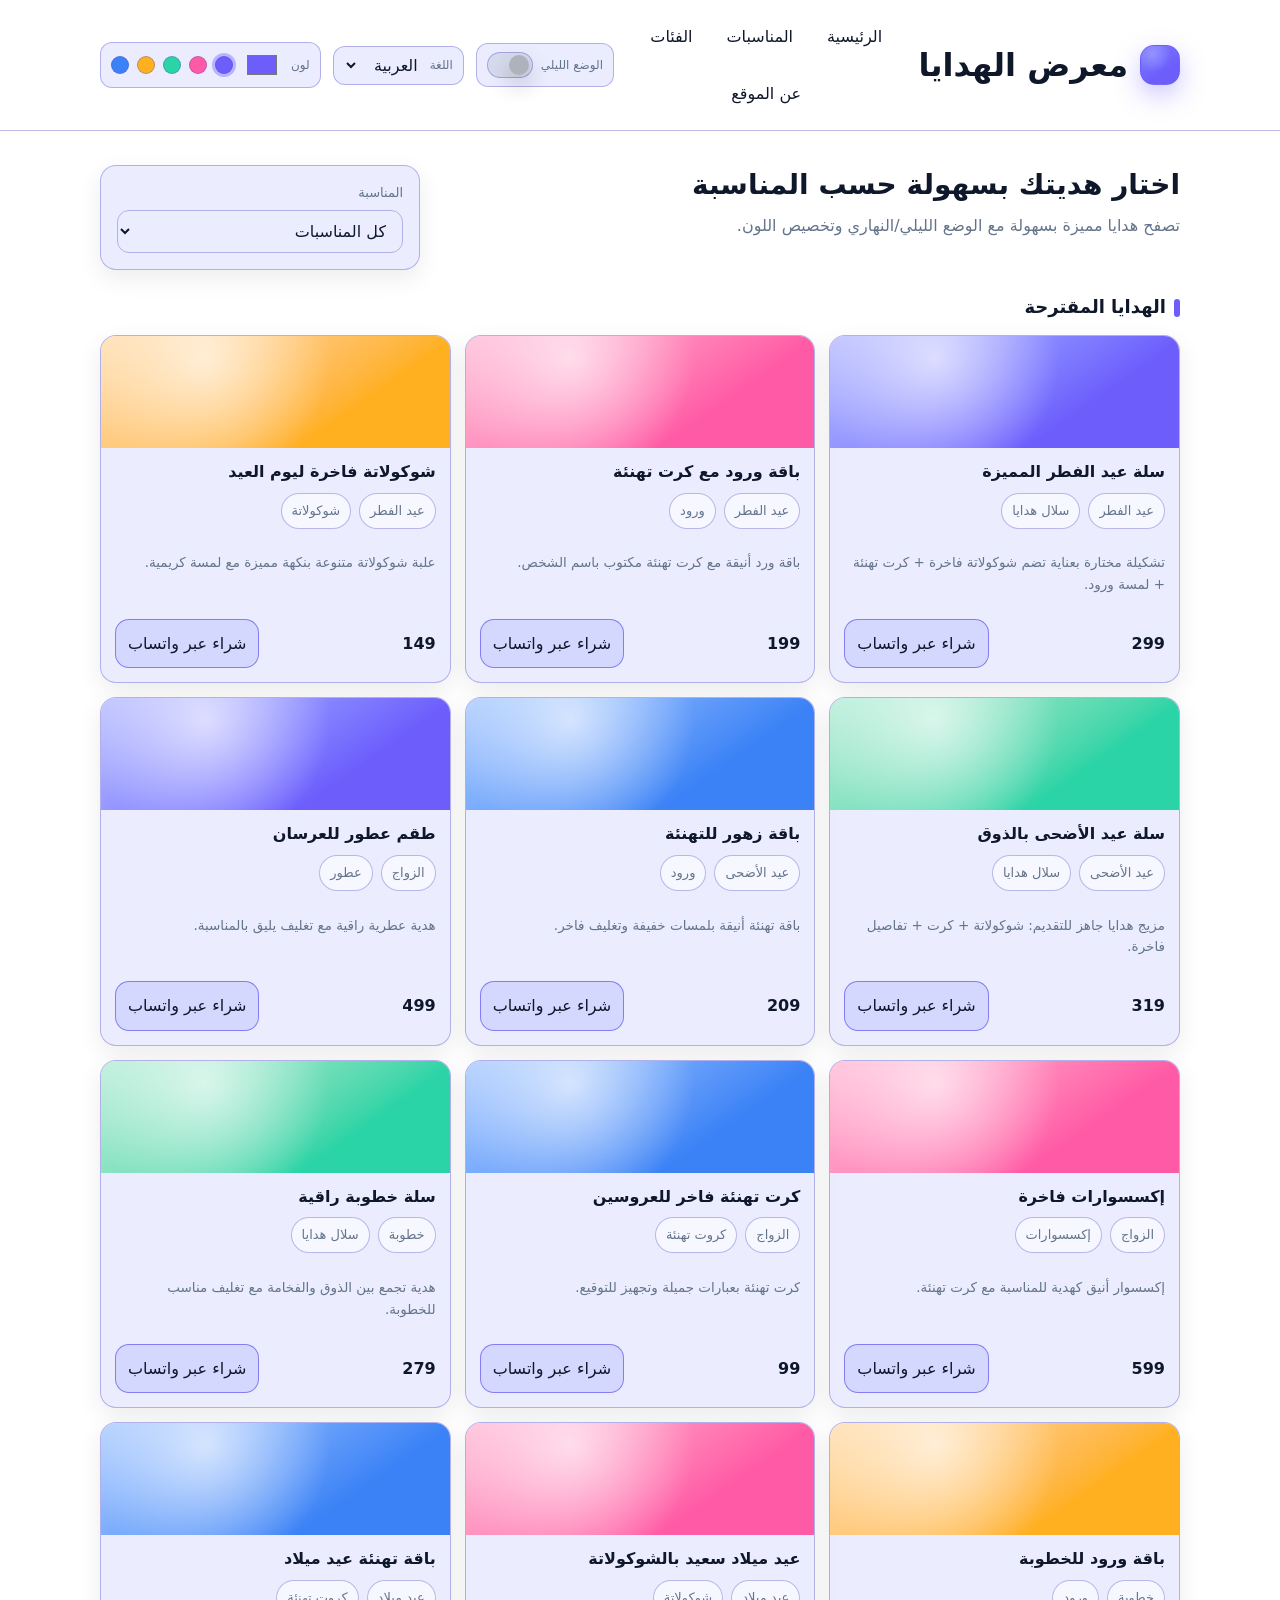
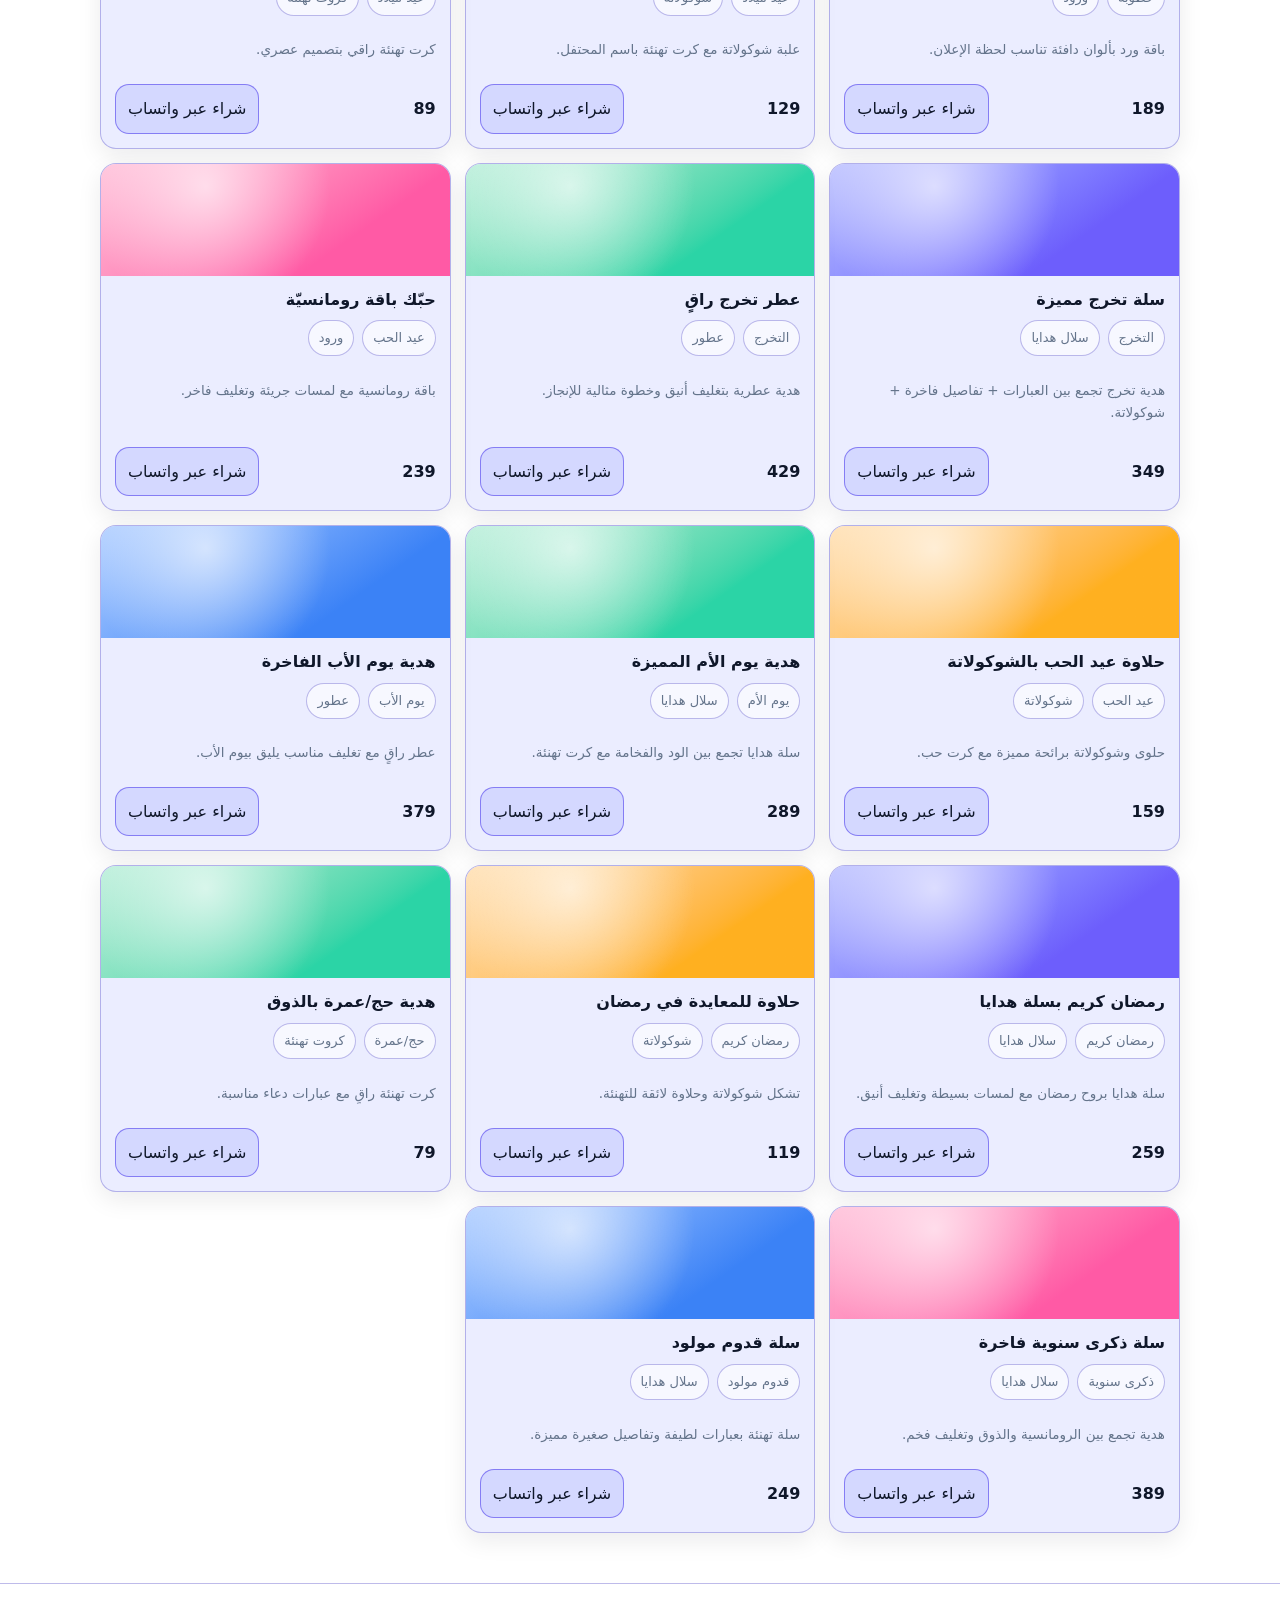
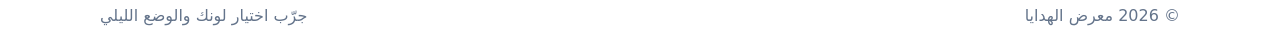
==== index.html @ ea35a0e2 "Add files via upload" ====
<!DOCTYPE html>
<html lang="ar" dir="rtl" data-page-title-key="homeTitle">
  <head>
    <meta charset="UTF-8" />
    <meta name="viewport" content="width=device-width, initial-scale=1.0" />
    <title>معرض الهدايا - الرئيسية</title>
    <link rel="stylesheet" href="assets/styles.css" />
  </head>
  <body>
    <header class="topbar">
      <div class="container topbar-inner">
          <div class="brand" aria-label="معرض الهدايا">
          <div class="logo" aria-hidden="true"></div>
          <h1 data-i18n="brandTitle">معرض الهدايا</h1>
        </div>

        <button
          class="burger"
          type="button"
          aria-label="قائمة"
          aria-controls="siteNav"
          aria-expanded="false"
          data-i18n="menuButton"
        >
          قائمة
        </button>

        <nav id="siteNav" class="nav" aria-label="التنقل">
          <a href="index.html" data-nav data-i18n="navHome">الرئيسية</a>
          <a href="occasions.html" data-nav data-i18n="navOccasions">المناسبات</a>
          <a href="categories.html" data-nav data-i18n="navCategories">الفئات</a>
          <a href="about.html" data-nav data-i18n="navAbout">عن الموقع</a>
        </nav>

        <div class="controls" aria-label="إعدادات العرض">
          <div class="control" title="تبديل الوضع">
            <label for="modeToggle" data-i18n="modeNightLabel">الوضع الليلي</label>
            <span class="toggle">
              <input type="checkbox" id="modeToggle" />
              <span class="slider" aria-hidden="true"></span>
            </span>
          </div>

          <div class="control langControl" title="اختر اللغة">
            <label for="langSelect" data-i18n="languageLabel">اللغة</label>
            <select id="langSelect" aria-label="اختيار اللغة">
              <option value="ar">العربية</option>
              <option value="en">English</option>
            </select>
          </div>

          <div class="control accentPicker" title="اختيار لون مميز">
            <label for="accentPicker" data-i18n="accentLabel">لون</label>
            <input id="accentPicker" type="color" value="#6d5efc" />
            <div class="swatches" aria-label="ألوان سريعة" data-i18n-aria-label="quickColorsAria">
              <button type="button" style="--c: #6d5efc" data-color="#6d5efc" aria-pressed="false"></button>
              <button type="button" style="--c: #ff5aa5" data-color="#ff5aa5" aria-pressed="false"></button>
              <button type="button" style="--c: #2bd4a6" data-color="#2bd4a6" aria-pressed="false"></button>
              <button type="button" style="--c: #ffb020" data-color="#ffb020" aria-pressed="false"></button>
              <button type="button" style="--c: #3b82f6" data-color="#3b82f6" aria-pressed="false"></button>
            </div>
          </div>
        </div>
      </div>
    </header>

    <main class="container">
      <section class="hero">
        <div class="hero-grid">
          <div>
            <h2 data-i18n="heroHomeHeading">اختار هديتك بسهولة حسب المناسبة</h2>
            <p data-i18n="heroHomeSub">تصفح هدايا مميزة بسهولة مع الوضع الليلي/النهاري وتخصيص اللون.</p>
          </div>

          <div class="panel" role="region" aria-label="فلترة الهدايا" data-i18n-aria-label="panelFilterGifts">
            <div class="filters">
              <div class="field">
                <label for="occasionSelect" data-i18n="occasionLabel">المناسبة</label>
                <select id="occasionSelect" aria-label="اختيار المناسبة">
                  <option value="all">كل المناسبات</option>
                </select>
              </div>
            </div>
          </div>
        </div>
      </section>

      <div class="section-title" data-i18n="suggestedTitle">الهدايا المقترحة</div>
      <div id="giftsGrid" aria-live="polite"></div>
    </main>

    <footer>
      <div class="container footer-inner">
        <span data-i18n="footerCopy">© 2026 معرض الهدايا</span>
        <span data-i18n="footerHintHome">جرّب اختيار لونك والوضع الليلي</span>
      </div>
    </footer>

    <script src="assets/i18n.js"></script>
    <script src="assets/data.js"></script>
    <script src="assets/theme.js"></script>
    <script src="assets/gifts.js"></script>
  </body>
</html>
---- assets/styles.css ----
:root{
  --accent: #6d5efc;
  --bg: #ffffff;
  --text: #0f172a;
  --muted: #64748b;
  /* Card colors follow the accent picker to match branding. */
  --card: color-mix(in oklab, var(--accent) 12%, var(--bg));
  --border: color-mix(in oklab, var(--accent) 30%, rgba(15, 23, 42, 0.12));
  --shadow: 0 8px 24px rgba(2, 6, 23, 0.08);
  --radius: 16px;
  --radius-sm: 12px;
  --container: 1080px;
}

html[data-theme="dark"]{
  --bg: #0b1220;
  --text: #e5e7eb;
  --muted: #94a3b8;
  --card: color-mix(in oklab, var(--accent) 18%, rgba(255,255,255,0.06));
  --border: color-mix(in oklab, var(--accent) 30%, rgba(148, 163, 184, 0.22));
  --shadow: 0 10px 30px rgba(0,0,0,0.35);
}

*{ box-sizing: border-box; }
body{
  margin:0;
  font-family: system-ui, -apple-system, "Segoe UI", Tahoma, Arial, "Noto Naskh Arabic", "Cairo", "Apple Color Emoji","Segoe UI Emoji";
  background: var(--bg);
  color: var(--text);
  font-size: 16px;
  line-height: 1.7;
}

a{ color: inherit; text-decoration: none; }
button, input, select{ font: inherit; }

.container{
  width: min(var(--container), calc(100% - 32px));
  margin-inline: auto;
}

.topbar{
  position: sticky;
  top: 0;
  z-index: 50;
  backdrop-filter: blur(8px);
  background: color-mix(in oklab, var(--bg) 75%, transparent);
  border-bottom: 1px solid var(--border);
}

.topbar-inner{
  display:flex;
  align-items:center;
  justify-content: space-between;
  padding: 12px 0;
  gap: 16px;
  position: relative;
  flex-wrap: wrap;
}

.brand{
  display:flex;
  align-items:center;
  gap: 12px;
  flex-shrink: 0;
}

.logo{
  width: 40px;
  height: 40px;
  border-radius: 14px;
  background: radial-gradient(circle at 30% 20%, color-mix(in oklab, var(--accent) 70%, white) 0%, transparent 45%),
              linear-gradient(145deg, color-mix(in oklab, var(--accent) 85%, white) 0%, var(--accent) 65%);
  box-shadow: 0 10px 26px rgba(109, 94, 252, 0.35);
  border: 1px solid color-mix(in oklab, var(--accent) 60%, transparent);
}

.burger{
  display:none;
  border: 1px solid var(--border);
  background: var(--card);
  color: var(--text);
  padding: 10px 12px;
  border-radius: 12px;
  cursor:pointer;
  flex-shrink: 0;
}

.nav{
  display:flex;
  gap: 8px;
  align-items:center;
  flex-wrap: wrap;
  justify-content: center;
  flex: 1;
}

.nav a{
  padding: 10px 12px;
  border-radius: 12px;
  border: 1px solid transparent;
  transition: transform 120ms ease, background 120ms ease, border-color 120ms ease;
}
.nav a:hover{
  background: var(--card);
  border-color: var(--border);
}

.controls{
  display:flex;
  gap: 12px;
  align-items: center;
  justify-content: flex-end;
  flex-shrink: 0;
  flex-wrap: wrap;
}

.control{
  display:flex;
  gap: 8px;
  align-items:center;
  padding: 8px 10px;
  border-radius: 12px;
  border: 1px solid var(--border);
  background: var(--card);
  white-space: nowrap;
}

.control label{
  color: var(--muted);
  font-size: 12px;
  white-space: nowrap;
}

.toggle{
  display:inline-flex;
  align-items:center;
}

.toggle input{
  width: 0;
  height: 0;
  opacity: 0;
  position:absolute;
}

.slider{
  width: 46px;
  height: 26px;
  border-radius: 999px;
  background: rgba(148, 163, 184, 0.25);
  border: 1px solid var(--border);
  position: relative;
  display:inline-block;
}

.slider::after{
  content:"";
  position:absolute;
  top: 50%;
  inset-inline-start: 3px;
  transform: translateY(-50%);
  width: 20px;
  height: 20px;
  border-radius: 50%;
  background: color-mix(in oklab, var(--bg) 70%, var(--text));
  transition: inset-inline-start 150ms ease, background 150ms ease;
  box-shadow: 0 10px 22px rgba(0,0,0,0.25);
}

html[data-theme="dark"] .slider::after{
  background: #94a3b8;
}

html[data-theme="dark"] .slider{
  background: color-mix(in oklab, var(--accent) 25%, rgba(148, 163, 184, 0.18));
  border-color: color-mix(in oklab, var(--accent) 55%, var(--border));
}

input:checked + .slider{
  background: color-mix(in oklab, var(--accent) 30%, rgba(148, 163, 184, 0.18));
  border-color: color-mix(in oklab, var(--accent) 55%, var(--border));
}
input:checked + .slider::after{
  inset-inline-start: 23px;
}

.langControl select{
  background: transparent;
  border: none;
  color: var(--text);
  outline: none;
}
.langControl option{
  background: var(--bg);
  color: var(--text);
}

.accentPicker{
  gap: 12px;
}

.accentPicker input[type="color"]{
  width: 34px;
  height: 28px;
  padding: 0;
  border-radius: 10px;
  border: none;
  background: transparent;
}

.swatches{
  display:flex;
  gap: 8px;
  align-items:center;
}
.swatches button{
  width: 18px;
  height: 18px;
  border-radius: 999px;
  border: 1px solid var(--border);
  background: var(--c);
  cursor:pointer;
  padding:0;
  outline:none;
}
.swatches button[aria-pressed="true"]{
  box-shadow: 0 0 0 3px color-mix(in oklab, var(--accent) 40%, transparent);
}

main{ padding: 24px 0; }

.hero{
  margin-top: 10px;
}

.hero-grid{
  display:grid;
  grid-template-columns: 1fr 320px;
  gap: 18px;
  align-items: start;
}

.hero h2{
  font-size: 28px;
  line-height: 1.4;
  margin: 0 0 8px;
}

.hero p{
  color: var(--muted);
  margin:0;
  line-height: 1.6;
}

.panel{
  background: var(--card);
  border: 1px solid var(--border);
  border-radius: var(--radius);
  padding: 16px;
  box-shadow: var(--shadow);
}

.filters{
  display:flex;
  flex-direction: column;
  gap: 12px;
}
.field label{
  display:block;
  font-size: 13px;
  color: var(--muted);
  margin-bottom: 6px;
}
.field select{
  width: 100%;
  border: 1px solid var(--border);
  border-radius: 12px;
  padding: 10px 12px;
  background: transparent;
  color: var(--text);
  outline:none;
}
.field option{
  background: var(--bg);
  color: var(--text);
}

.section-title{
  font-size: 18px;
  margin: 22px 0 12px;
  font-weight: 700;
  position: relative;
  padding-inline-start: 14px;
}
.section-title::after{
  content:"";
  position:absolute;
  inset-inline-start: 0;
  top: 50%;
  transform: translateY(-50%);
  width: 6px;
  height: 18px;
  border-radius: 999px;
  background: var(--accent);
}

#giftsGrid{
  display:grid;
  grid-template-columns: repeat(3, 1fr);
  gap: 14px;
}

.gift-card, .category-card, .occasion-card{
  background: var(--card);
  border: 1px solid var(--border);
  border-radius: var(--radius);
  box-shadow: var(--shadow);
  overflow:hidden;
  display:flex;
  flex-direction: column;
  min-height: 260px;
}

.gift-thumb{
  height: 112px;
  background: radial-gradient(circle at 30% 20%, rgba(255,255,255,0.65) 0%, transparent 48%),
              linear-gradient(145deg, color-mix(in oklab, var(--accent) 40%, #ffffff) 0%, var(--accent) 70%);
}
.gift-body{
  padding: 14px;
  display:flex;
  flex-direction: column;
  gap: 10px;
  flex: 1;
}
.gift-title{
  margin:0;
  font-size: 16px;
  font-weight: 800;
  line-height: 1.3;
}
.gift-meta{
  display:flex;
  flex-wrap: wrap;
  gap: 8px;
  color: var(--muted);
  font-size: 13px;
}
.pill{
  padding: 6px 10px;
  border: 1px solid var(--border);
  border-radius: 999px;
  background: color-mix(in oklab, var(--bg) 60%, transparent);
}
.gift-desc{
  color: var(--muted);
  font-size: 13.5px;
  line-height: 1.6;
  display: -webkit-box;
  -webkit-line-clamp: 3;
  -webkit-box-orient: vertical;
  overflow: hidden;
}
.gift-actions{
  margin-top: auto;
  display:flex;
  align-items:center;
  justify-content: space-between;
  gap: 12px;
}
.price{
  font-weight: 900;
  font-size: 16px;
}
.buy-btn{
  display:inline-flex;
  align-items:center;
  gap: 10px;
  padding: 10px 12px;
  border-radius: 14px;
  border: 1px solid color-mix(in oklab, var(--accent) 55%, var(--border));
  background: color-mix(in oklab, var(--accent) 16%, var(--card));
  color: var(--text);
  cursor:pointer;
  white-space: nowrap;
}
.buy-btn strong{
  font-weight: 900;
}

#occasionsGrid, #categoriesGrid{
  display:grid;
  grid-template-columns: repeat(3, 1fr);
  gap: 14px;
}

.occasion-card, .category-card{
  padding: 14px;
  cursor:pointer;
  transition: transform 120ms ease, border-color 120ms ease;
  user-select: none;
}
.occasion-card:hover, .category-card:hover{
  transform: translateY(-2px);
  border-color: color-mix(in oklab, var(--accent) 45%, var(--border));
}

.card-title{
  font-weight: 900;
  margin:0;
  font-size: 16px;
}
.card-sub{
  color: var(--muted);
  margin-top: 6px;
  font-size: 13.5px;
  line-height: 1.6;
}

footer{
  border-top: 1px solid var(--border);
  padding: 18px 0;
  margin-top: 26px;
}
.footer-inner{
  display:flex;
  gap: 14px;
  justify-content: space-between;
  color: var(--muted);
  flex-wrap: wrap;
}

/* Responsive */
@media (max-width: 1024px){
  .control label{ display:none; }
  .control{ padding: 8px 6px; gap: 6px; }
  .hero-grid{ grid-template-columns: 1fr; }
}

@media (max-width: 900px){
  .topbar-inner{
    padding: 10px 0;
  }
  .nav{
    gap: 6px;
  }
  .nav a{
    padding: 8px 10px;
    font-size: 14px;
  }
}

@media (max-width: 768px){
  .controls{
    order: 3;
    width: 100%;
    justify-content: flex-start;
    gap: 10px;
  }
  .control{
    flex: 1;
    min-width: 120px;
  }
  .burger{ display:inline-flex; align-items:center; gap: 10px; }
  .nav{
    position: static;
    inset-inline: auto;
    top: auto;
    z-index: 70;
    background: var(--bg);
    border: 1px solid var(--border);
    border-radius: var(--radius);
    padding: 12px;
    display:none;
    flex-direction: column;
    align-items: stretch;
    gap: 8px;
    box-shadow: var(--shadow);
    width: 100%;
    flex: none;
    order: 2;
  }
  .nav.open{ display:flex; }
  .nav a{
    padding: 10px 12px;
    text-align: center;
  }
  .topbar-inner{
    flex-wrap: wrap;
    flex-direction: row;
  }
  .brand{ 
    order: 1;
    flex: 1;
  }
  .burger{
    order: 1;
  }
  #giftsGrid{ grid-template-columns: 1fr; }
  #occasionsGrid, #categoriesGrid{ grid-template-columns: 1fr; }
}

@media (max-width: 600px){
  .control label{ display:flex; }
  .brand h1{
    font-size: 18px;
  }
  .control{
    padding: 6px 8px;
    font-size: 12px;
  }
  .controls{
    gap: 8px;
  }
}
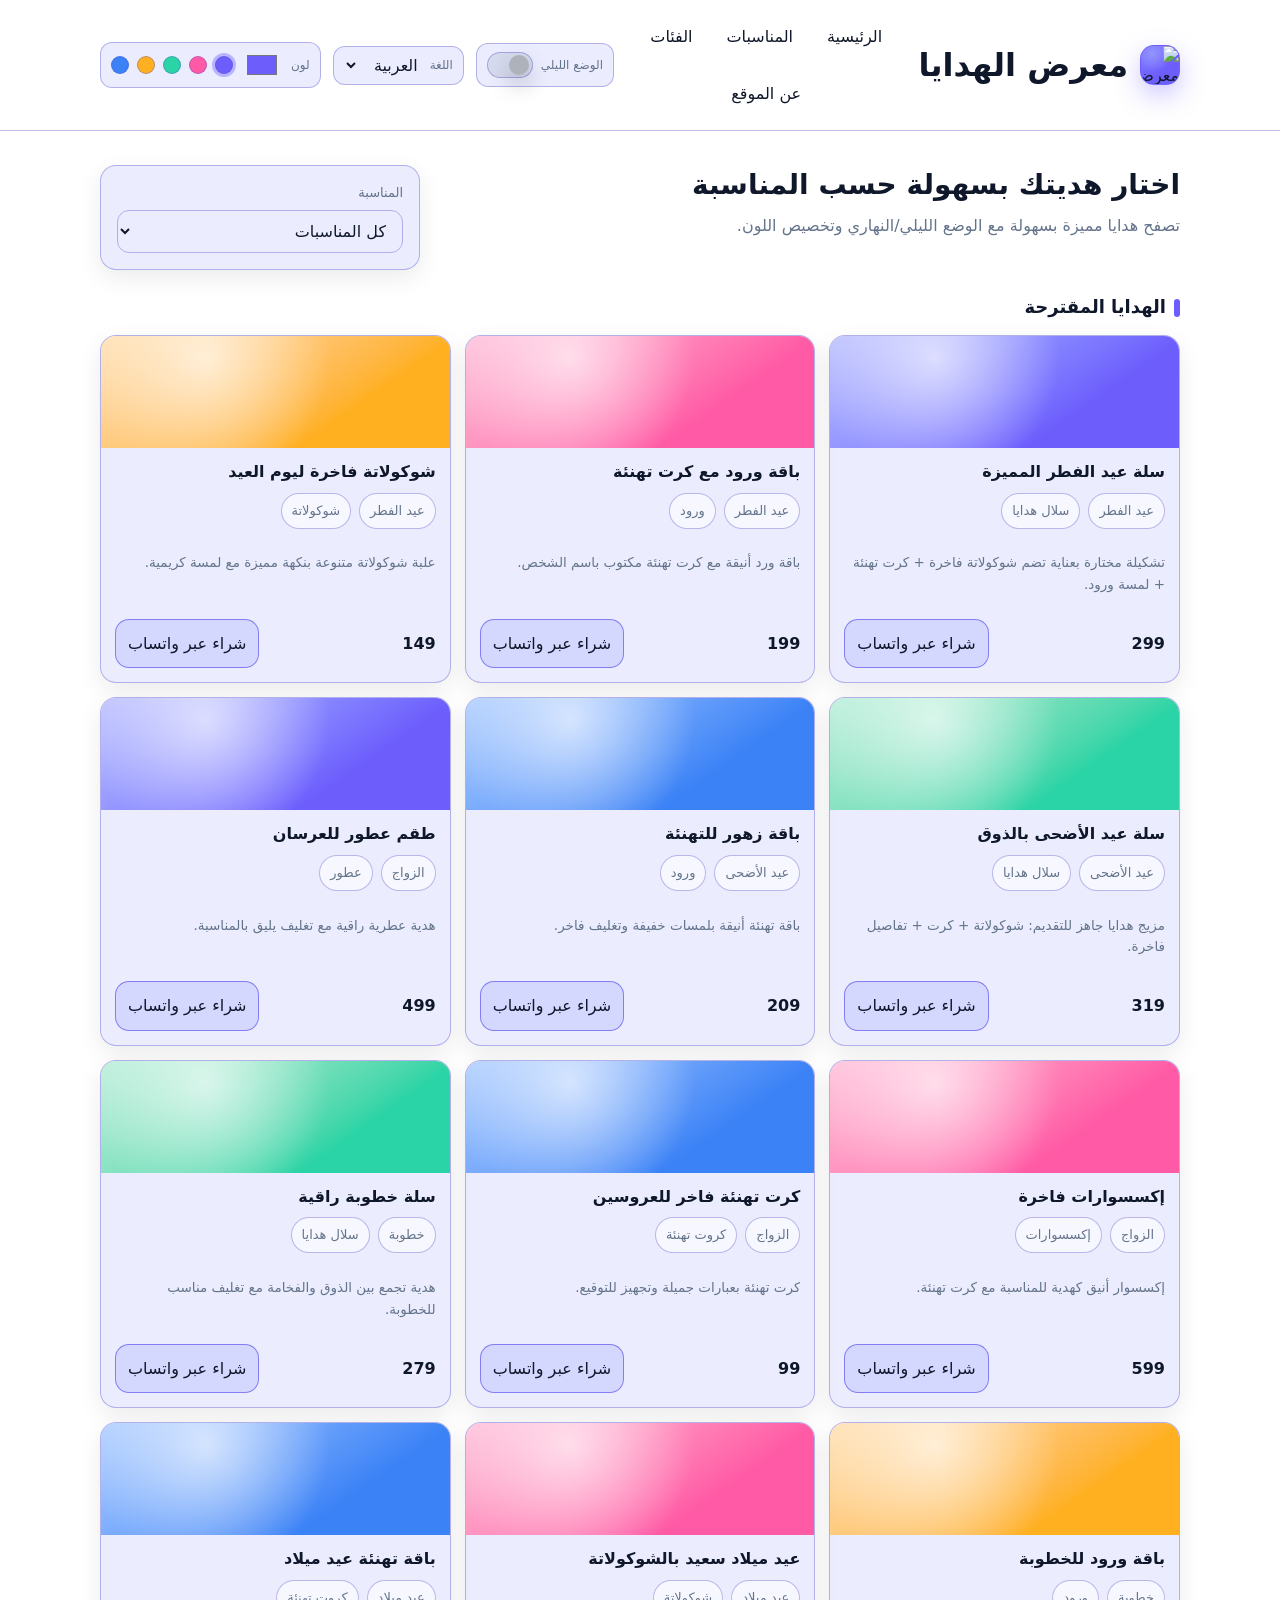
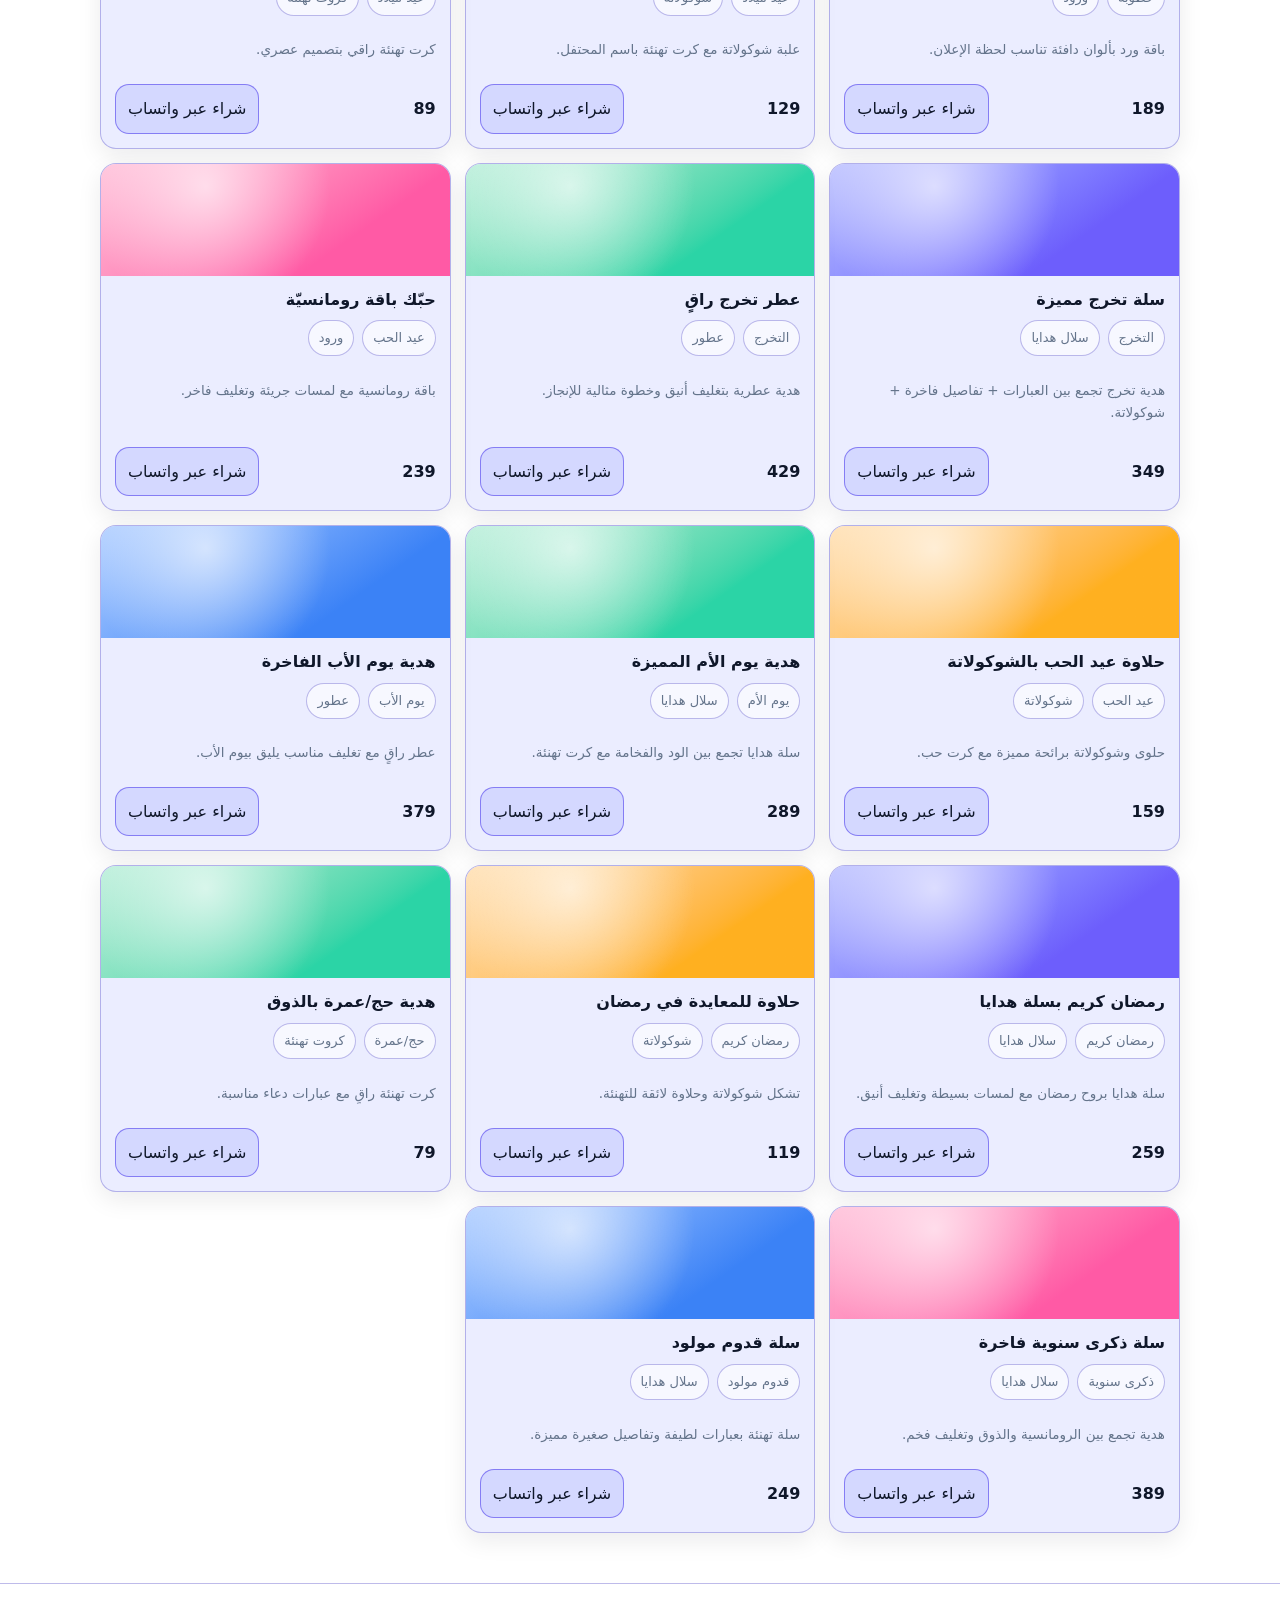
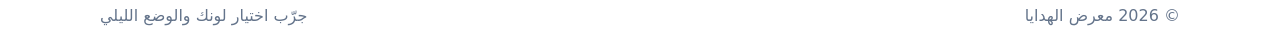
==== commit a2d46bc7: "Update logo image in header of index.html" ====
--- a/index.html
+++ b/index.html
@@ -10,7 +10,7 @@
     <header class="topbar">
       <div class="container topbar-inner">
           <div class="brand" aria-label="معرض الهدايا">
-          <div class="logo" aria-hidden="true"></div>
+          <img src="assets/logo.png" alt="معرض الهدايا" class="logo" />
           <h1 data-i18n="brandTitle">معرض الهدايا</h1>
         </div>
 
